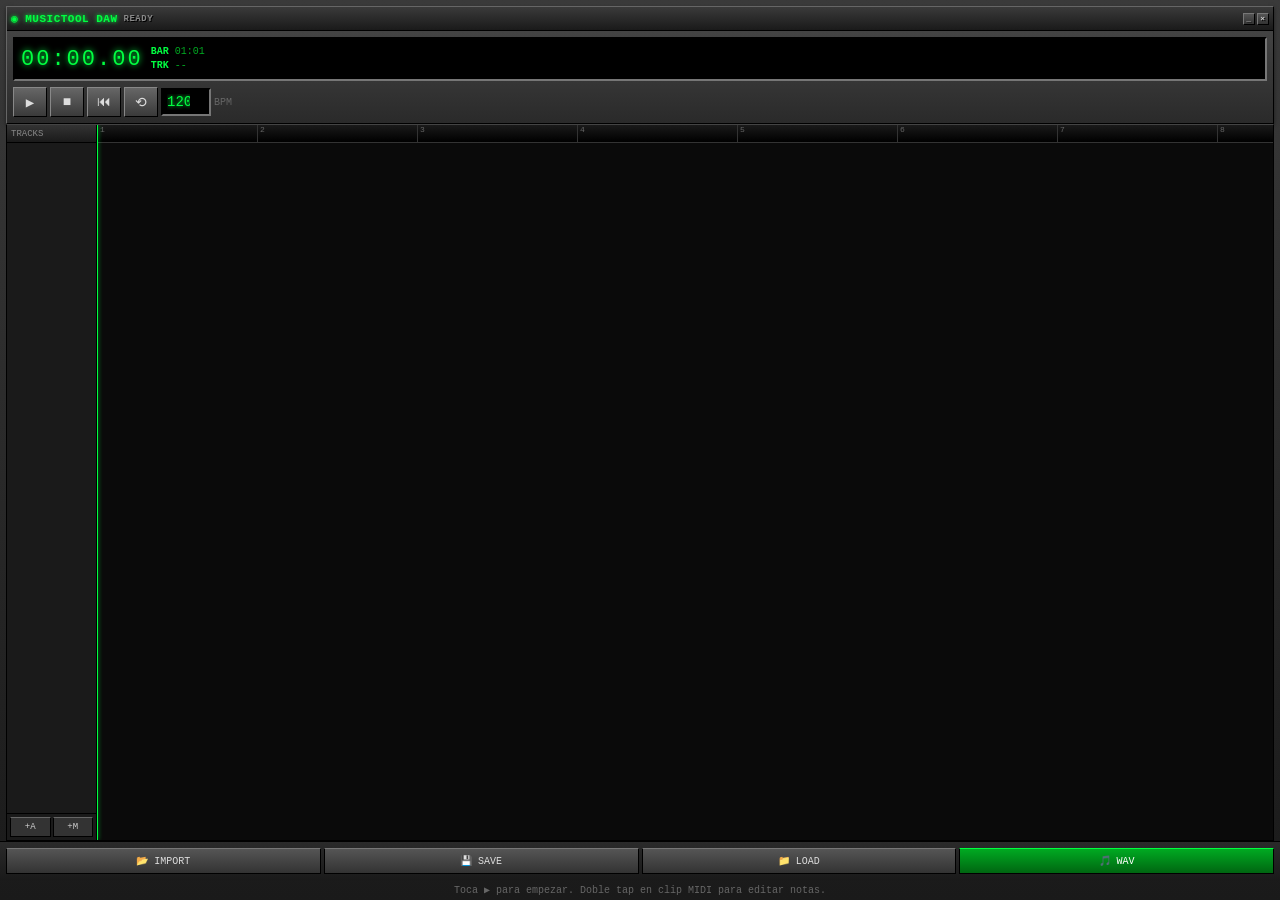
==== index.html.html @ a4d3a633 "Add files via upload" ====
<!DOCTYPE html>
<html lang="es">
<head>
<meta charset="UTF-8">
<meta name="viewport" content="width=device-width, initial-scale=1.0, maximum-scale=1.0, user-scalable=no">
<meta name="apple-mobile-web-app-capable" content="yes">
<meta name="mobile-web-app-capable" content="yes">
<title>MUSICTOOL DAW — Winamp Edition</title>
<style>
  * { box-sizing: border-box; -webkit-tap-highlight-color: transparent; }
  html, body {
    margin: 0; padding: 0; height: 100%;
    background: #1a1a1a;
    font-family: 'Courier New', monospace;
    color: #00ff41;
    overflow: hidden;
    user-select: none;
    -webkit-user-select: none;
  }
  #app {
    height: 100%;
    display: flex;
    flex-direction: column;
    background: linear-gradient(#3a3a3a, #1a1a1a);
  }

  /* === Ventana Winamp === */
  .winamp {
    background: linear-gradient(#4a4a4a, #2a2a2a);
    border: 1px solid #000;
    border-top-color: #666;
    border-left-color: #666;
    box-shadow: inset 0 1px 0 #777, 0 2px 4px rgba(0,0,0,0.5);
  }

  /* === Barra de título === */
  .titlebar {
    height: 24px;
    background: linear-gradient(#3a3a3a, #1a1a1a);
    border-bottom: 1px solid #000;
    display: flex;
    align-items: center;
    padding: 0 4px;
    font-size: 11px;
    color: #b0b0b0;
    letter-spacing: 0.5px;
    font-weight: bold;
    text-shadow: 1px 1px 0 #000;
  }
  .titlebar .logo {
    color: #00ff41;
    text-shadow: 0 0 4px #00ff41;
    margin-right: 6px;
  }
  .titlebar .spacer { flex: 1; }
  .titlebar .status {
    font-size: 9px;
    color: #888;
    margin-right: 6px;
  }
  .winamp-btn {
    width: 12px; height: 12px;
    background: linear-gradient(#555, #333);
    border: 1px solid #000;
    border-top-color: #777;
    border-left-color: #777;
    margin-left: 2px;
    font-size: 8px;
    color: #ccc;
    cursor: pointer;
    display: inline-flex;
    align-items: center;
    justify-content: center;
    line-height: 1;
  }
  .winamp-btn:active { border-top-color: #222; border-left-color: #222; }

  /* === Panel LCD (tiempo/BPM) === */
  .lcd {
    background: #000;
    border: 2px inset #222;
    padding: 6px;
    display: flex;
    align-items: center;
    gap: 8px;
    margin: 6px;
    font-family: 'Courier New', monospace;
  }
  .lcd-time {
    font-size: 22px;
    color: #00ff41;
    text-shadow: 0 0 6px #00ff41;
    letter-spacing: 2px;
    min-width: 90px;
  }
  .lcd-info {
    font-size: 10px;
    color: #00aa22;
    line-height: 1.4;
  }
  .lcd-info b { color: #00ff41; }

  /* === Controles de transporte === */
  .transport {
    display: flex;
    gap: 3px;
    padding: 0 6px 6px;
    align-items: center;
  }
  .tbtn {
    background: linear-gradient(#666, #3a3a3a);
    border: 1px solid #000;
    border-top-color: #888;
    border-left-color: #888;
    color: #ddd;
    font-size: 14px;
    padding: 4px 8px;
    cursor: pointer;
    min-width: 34px;
    height: 30px;
    font-family: 'Courier New', monospace;
  }
  .tbtn:active {
    border-top-color: #222;
    border-left-color: #222;
    background: linear-gradient(#3a3a3a, #666);
  }
  .tbtn.active {
    background: linear-gradient(#00aa22, #006611);
    color: #fff;
    box-shadow: 0 0 6px #00ff41;
  }
  .bpm-input {
    background: #000;
    border: 2px inset #222;
    color: #00ff41;
    font-family: 'Courier New', monospace;
    font-size: 14px;
    padding: 4px;
    width: 50px;
    text-align: center;
    text-shadow: 0 0 4px #00ff41;
  }

  /* === Zona principal (timeline + tracks) === */
  .main-area {
    flex: 1;
    display: flex;
    min-height: 0;
    margin: 0 6px;
    border: 1px solid #000;
    border-top-color: #444;
    background: #0a0a0a;
  }

  /* === Lista de pistas === */
  .tracks-panel {
    width: 90px;
    background: #1a1a1a;
    border-right: 1px solid #000;
    display: flex;
    flex-direction: column;
    flex-shrink: 0;
  }
  .tracks-panel .header {
    height: 18px;
    background: linear-gradient(#333, #1a1a1a);
    font-size: 9px;
    color: #888;
    display: flex;
    align-items: center;
    padding: 0 4px;
    border-bottom: 1px solid #000;
  }
  .track-item {
    height: 40px;
    border-bottom: 1px solid #000;
    padding: 3px;
    font-size: 9px;
    cursor: pointer;
  }
  .track-item.selected {
    background: #0a2a0a;
    box-shadow: inset 0 0 4px #00ff41;
  }
  .track-item .tname {
    color: #ccc;
    white-space: nowrap;
    overflow: hidden;
    text-overflow: ellipsis;
    margin-bottom: 2px;
  }
  .track-item .tbtns {
    display: flex;
    gap: 2px;
  }
  .track-item .tbtns button {
    background: #333;
    border: 1px solid #000;
    color: #888;
    font-size: 8px;
    padding: 1px 3px;
    font-family: inherit;
    cursor: pointer;
  }
  .track-item .tbtns button.on {
    background: #00aa22;
    color: #fff;
  }
  .track-item .tbtns button.mute.on { background: #aa2222; }
  .track-item .tbtns button.solo.on { background: #aaaa22; color: #000; }

  .add-btns {
    padding: 3px;
    display: flex;
    gap: 2px;
    border-top: 1px solid #000;
  }
  .add-btns button {
    flex: 1;
    background: #333;
    border: 1px solid #000;
    border-top-color: #666;
    color: #ccc;
    font-size: 9px;
    padding: 4px 2px;
    cursor: pointer;
    font-family: inherit;
  }
  .add-btns button:active { background: #222; }

  /* === Timeline === */
  .timeline-panel {
    flex: 1;
    overflow: auto;
    position: relative;
    background: #0a0a0a;
    min-width: 0;
  }
  .timeline-inner {
    position: relative;
    min-height: 100%;
  }
  .ruler {
    height: 18px;
    background: linear-gradient(#1a1a1a, #000);
    border-bottom: 1px solid #333;
    position: sticky;
    top: 0;
    z-index: 5;
    cursor: pointer;
  }
  .ruler-mark {
    position: absolute;
    top: 0;
    bottom: 0;
    border-left: 1px solid #333;
    font-size: 8px;
    color: #666;
    padding-left: 2px;
  }
  .track-lane {
    height: 40px;
    border-bottom: 1px solid #111;
    position: relative;
    background-image: repeating-linear-gradient(90deg, transparent 0, transparent 39px, #111 39px, #111 40px);
  }
  .track-lane.selected {
    background-color: #050f05;
  }
  .clip {
    position: absolute;
    top: 3px;
    bottom: 3px;
    background: linear-gradient(#00aa22, #005511);
    border: 1px solid #00ff41;
    color: #fff;
    font-size: 9px;
    padding: 2px 3px;
    overflow: hidden;
    cursor: pointer;
    box-shadow: 0 0 4px rgba(0,255,65,0.5);
    white-space: nowrap;
  }
  .clip.midi {
    background: linear-gradient(#aa8822, #553300);
    border-color: #ffcc00;
    box-shadow: 0 0 4px rgba(255,204,0,0.5);
  }
  .playhead {
    position: absolute;
    top: 0;
    bottom: 0;
    width: 1px;
    background: #00ff41;
    box-shadow: 0 0 4px #00ff41;
    pointer-events: none;
    z-index: 10;
  }

  /* === Panel inferior (acciones) === */
  .action-bar {
    display: flex;
    gap: 3px;
    padding: 6px;
    background: linear-gradient(#2a2a2a, #1a1a1a);
    border-top: 1px solid #000;
  }
  .action-bar button {
    flex: 1;
    background: linear-gradient(#555, #333);
    border: 1px solid #000;
    border-top-color: #777;
    color: #ddd;
    font-size: 10px;
    padding: 6px 2px;
    cursor: pointer;
    font-family: inherit;
  }
  .action-bar button:active {
    background: linear-gradient(#333, #555);
    border-top-color: #222;
  }
  .action-bar button.primary {
    background: linear-gradient(#00aa22, #006611);
    color: #fff;
    border-top-color: #00ff41;
  }

  /* === Modal piano roll === */
  .modal-overlay {
    position: fixed;
    inset: 0;
    background: rgba(0,0,0,0.85);
    z-index: 100;
    display: flex;
    align-items: center;
    justify-content: center;
    padding: 10px;
  }
  .modal {
    width: 100%;
    max-width: 500px;
    height: 80vh;
    background: linear-gradient(#2a2a2a, #1a1a1a);
    border: 2px solid #444;
    border-top-color: #888;
    display: flex;
    flex-direction: column;
  }
  .modal .titlebar { flex-shrink: 0; }
  .piano-area {
    flex: 1;
    overflow: auto;
    background: #000;
    position: relative;
  }
  .piano-grid {
    position: relative;
    display: flex;
  }
  .piano-keys {
    width: 30px;
    background: #1a1a1a;
    flex-shrink: 0;
    position: sticky;
    left: 0;
    z-index: 2;
  }
  .pkey {
    height: 14px;
    font-size: 8px;
    color: #666;
    padding-left: 2px;
    border-bottom: 1px solid #000;
    background: #ddd;
    color: #333;
  }
  .pkey.black {
    background: #222;
    color: #666;
  }
  .piano-grid-inner {
    position: relative;
  }
  .prow {
    height: 14px;
    border-bottom: 1px solid #111;
  }
  .prow.black { background: #0a0a0a; }
  .prow.white { background: #151515; }
  .note {
    position: absolute;
    height: 12px;
    background: linear-gradient(#00ff41, #00aa22);
    border: 1px solid #00ff88;
    box-shadow: 0 0 4px #00ff41;
    cursor: pointer;
  }
  .help-text {
    font-size: 10px;
    color: #666;
    padding: 4px 6px;
    text-align: center;
  }
</style>
</head>
<body>
<div id="app">
  <div class="winamp" style="margin: 6px 6px 0 6px;">
    <div class="titlebar">
      <span class="logo">◉ MUSICTOOL DAW</span>
      <span class="status" id="status">READY</span>
      <span class="spacer"></span>
      <span class="winamp-btn" title="minimize">_</span>
      <span class="winamp-btn" title="close">×</span>
    </div>
    <div class="lcd">
      <div class="lcd-time" id="lcd-time">00:00.00</div>
      <div class="lcd-info">
        <div><b>BAR</b> <span id="lcd-bar">01:01</span></div>
        <div><b>TRK</b> <span id="lcd-track">--</span></div>
      </div>
    </div>
    <div class="transport">
      <button class="tbtn" id="btn-play" title="Play">▶</button>
      <button class="tbtn" id="btn-stop" title="Stop">■</button>
      <button class="tbtn" id="btn-rew" title="Rewind">⏮</button>
      <button class="tbtn" id="btn-loop" title="Loop">⟲</button>
      <input class="bpm-input" id="inp-bpm" type="number" value="120" min="40" max="240">
      <span style="font-size:10px;color:#666;">BPM</span>
    </div>
  </div>

  <div class="main-area">
    <div class="tracks-panel">
      <div class="header">TRACKS</div>
      <div id="track-list" style="flex:1;overflow-y:auto;"></div>
      <div class="add-btns">
        <button id="btn-add-audio">+A</button>
        <button id="btn-add-midi">+M</button>
      </div>
    </div>
    <div class="timeline-panel" id="timeline-panel">
      <div class="timeline-inner" id="timeline-inner">
        <div class="ruler" id="ruler"></div>
        <div id="lanes"></div>
        <div class="playhead" id="playhead" style="left:0;"></div>
      </div>
    </div>
  </div>

  <div class="action-bar">
    <button id="btn-import">📂 IMPORT</button>
    <button id="btn-save">💾 SAVE</button>
    <button id="btn-load">📁 LOAD</button>
    <button id="btn-export" class="primary">🎵 WAV</button>
  </div>

  <div class="help-text">Toca ▶ para empezar. Doble tap en clip MIDI para editar notas.</div>
</div>

<input type="file" id="file-audio" accept="audio/*" style="display:none;">
<input type="file" id="file-json" accept=".json" style="display:none;">

<script>
"use strict";

/* ============================================================
   MUSICTOOL DAW — Winamp Edition
   Vanilla JavaScript. Sin dependencias. iPhone + Android.
   ============================================================ */

const PALETTE = ['#00ff41','#ff00aa','#00aaff','#ffaa00','#aa00ff','#00ffaa','#ff4444','#ffff00'];
const PPB = 40; // pixels por beat
const LANE_H = 40;
const NUM_BARS = 32;

/* ---------- Estado global ---------- */
const state = {
  bpm: 120,
  playing: false,
  looping: false,
  playheadBeat: 0,
  selectedTrackId: null,
  tracks: [],
};

let uidCounter = 0;
function uid() { return 'id_' + (++uidCounter) + '_' + Date.now().toString(36); }

/* ---------- Motor de audio ---------- */
const engine = {
  ctx: null,
  master: null,
  trackNodes: new Map(),
  sampleBuffers: new Map(),
  scheduledSources: new Set(),
  schedulerId: null,
  nextScheduleBeat: 0,
  startCtxTime: 0,
  startBeat: 0,
  scheduledAudioClips: new Set(),
  scheduledMidiNotes: new Set(),

  ensureCtx() {
    if (!this.ctx) {
      const AC = window.AudioContext || window.webkitAudioContext;
      this.ctx = new AC();
      this.master = this.ctx.createGain();
      this.master.gain.value = 0.8;
      this.master.connect(this.ctx.destination);
    }
  },

  async resume() {
    this.ensureCtx();
    if (this.ctx.state !== 'running') await this.ctx.resume();
  },

  reconcile() {
    if (!this.ctx) return;
    const seen = new Set();
    state.tracks.forEach(t => {
      seen.add(t.id);
      let node = this.trackNodes.get(t.id);
      if (!node) {
        const input = this.ctx.createGain();
        const gain = this.ctx.createGain();
        const pan = this.ctx.createStereoPanner ? this.ctx.createStereoPanner() : null;
        if (pan) input.connect(gain).connect(pan).connect(this.master);
        else input.connect(gain).connect(this.master);
        node = { input, gain, pan };
        this.trackNodes.set(t.id, node);
      }
      const anySolo = state.tracks.some(x => x.soloed);
      const muted = anySolo ? !t.soloed : t.muted;
      node.gain.gain.value = muted ? 0 : t.volume;
      if (node.pan) node.pan.pan.value = t.pan;
    });
    this.trackNodes.forEach((node, id) => {
      if (!seen.has(id)) {
        try { node.input.disconnect(); node.gain.disconnect(); if (node.pan) node.pan.disconnect(); } catch(e) {}
        this.trackNodes.delete(id);
      }
    });
  },

  beatToSec(b) { return (b / state.bpm) * 60; },
  secToBeat(s) { return (s * state.bpm) / 60; },

  play(fromBeat) {
    if (!this.ctx) return;
    this.startBeat = fromBeat;
    this.startCtxTime = this.ctx.currentTime + 0.05;
    this.nextScheduleBeat = fromBeat;
    this.scheduledAudioClips.clear();
    this.scheduledMidiNotes.clear();
    if (this.schedulerId) clearInterval(this.schedulerId);
    this.schedulerId = setInterval(() => this.tick(), 25);
    this.tick();
  },

  stop() {
    if (this.schedulerId) clearInterval(this.schedulerId);
    this.schedulerId = null;
    this.scheduledSources.forEach(s => { try { s.stop(); } catch(e) {} });
    this.scheduledSources.clear();
    this.scheduledAudioClips.clear();
    this.scheduledMidiNotes.clear();
  },

  currentBeat() {
    if (!this.schedulerId || !this.ctx) return this.startBeat;
    return this.startBeat + this.secToBeat(this.ctx.currentTime - this.startCtxTime);
  },

  tick() {
    if (!this.ctx) return;
    const horizonTime = this.ctx.currentTime + 0.15;
    const horizonBeat = this.startBeat + this.secToBeat(horizonTime - this.startCtxTime);
    state.tracks.forEach(track => {
      const node = this.trackNodes.get(track.id);
      if (!node) return;
      track.clips.forEach(clip => {
        const clipEnd = clip.startBeat + clip.lengthBeats;
        if (clipEnd <= this.nextScheduleBeat) return;
        if (clip.startBeat >= horizonBeat) return;
        if (track.kind === 'audio') this.scheduleAudio(clip, node);
        else this.scheduleMidi(clip, node, horizonBeat);
      });
    });
    this.nextScheduleBeat = horizonBeat;
  },

  scheduleAudio(clip, node) {
    if (this.scheduledAudioClips.has(clip.id)) return;
    const buf = this.sampleBuffers.get(clip.bufferId);
    if (!buf) return;
    this.scheduledAudioClips.add(clip.id);
    const startCtx = this.startCtxTime + this.beatToSec(clip.startBeat - this.startBeat);
    if (startCtx < this.ctx.currentTime - 0.02) return;
    const len = this.beatToSec(clip.lengthBeats);
    const off = this.beatToSec(clip.offsetBeats || 0);
    const src = this.ctx.createBufferSource();
    src.buffer = buf;
    const g = this.ctx.createGain();
    g.gain.value = clip.gain || 1;
    src.connect(g).connect(node.input);
    src.start(startCtx, off, len);
    src.stop(startCtx + len + 0.05);
    this.scheduledSources.add(src);
    src.onended = () => this.scheduledSources.delete(src);
  },

  scheduleMidi(clip, node, horizonBeat) {
    clip.notes.forEach(note => {
      const key = clip.id + ':' + note.id;
      if (this.scheduledMidiNotes.has(key)) return;
      const absStart = clip.startBeat + note.startBeat;
      const absEnd = absStart + note.lengthBeats;
      if (absEnd <= this.nextScheduleBeat) return;
      if (absStart >= horizonBeat) return;
      this.scheduledMidiNotes.add(key);
      const when = this.startCtxTime + this.beatToSec(absStart - this.startBeat);
      const dur = this.beatToSec(note.lengthBeats);
      if (when < this.ctx.currentTime - 0.02) return;
      this.playNote(note.pitch, when, dur, note.velocity, node.input);
    });
  },

  playNote(pitch, when, dur, vel, out) {
    const freq = 440 * Math.pow(2, (pitch - 69) / 12);
    const osc = this.ctx.createOscillator();
    const g = this.ctx.createGain();
    osc.type = 'sawtooth';
    osc.frequency.value = freq;
    g.gain.setValueAtTime(0, when);
    g.gain.linearRampToValueAtTime(vel * 0.22, when + 0.01);
    g.gain.exponentialRampToValueAtTime(0.0001, when + dur);
    osc.connect(g).connect(out);
    osc.start(when);
    osc.stop(when + dur + 0.05);
    this.scheduledSources.add(osc);
    osc.onended = () => this.scheduledSources.delete(osc);
  }
};

/* ---------- WAV export ---------- */
function encodeWAV(channels, sampleRate) {
  const numCh = channels.length;
  const len = channels[0].length;
  const buffer = new ArrayBuffer(44 + len * numCh * 2);
  const view = new DataView(buffer);
  const ws = (o, s) => { for (let i = 0; i < s.length; i++) view.setUint8(o + i, s.charCodeAt(i)); };
  ws(0, 'RIFF'); view.setUint32(4, 36 + len * numCh * 2, true);
  ws(8, 'WAVE'); ws(12, 'fmt '); view.setUint32(16, 16, true);
  view.setUint16(20, 1, true); view.setUint16(22, numCh, true);
  view.setUint32(24, sampleRate, true); view.setUint32(28, sampleRate * numCh * 2, true);
  view.setUint16(32, numCh * 2, true); view.setUint16(34, 16, true);
  ws(36, 'data'); view.setUint32(40, len * numCh * 2, true);
  let off = 44;
  for (let i = 0; i < len; i++) {
    for (let c = 0; c < numCh; c++) {
      const s = Math.max(-1, Math.min(1, channels[c][i]));
      view.setInt16(off, s < 0 ? s * 0x8000 : s * 0x7FFF, true);
      off += 2;
    }
  }
  return new Blob([buffer], { type: 'audio/wav' });
}

async function exportWav() {
  const lastBeat = state.tracks.flatMap(t => t.clips.map(c => c.startBeat + c.lengthBeats))
    .reduce((a, b) => Math.max(a, b), 16);
  const sampleRate = 44100;
  const durationSec = (lastBeat / state.bpm) * 60 + 2;
  const frames = Math.ceil(durationSec * sampleRate);
  const offline = new OfflineAudioContext(2, frames, sampleRate);
  const master = offline.createGain();
  master.gain.value = 0.8;
  master.connect(offline.destination);

  const trackNodes = new Map();
  const anySolo = state.tracks.some(t => t.soloed);
  state.tracks.forEach(t => {
    const g = offline.createGain();
    const p = offline.createStereoPanner();
    p.pan.value = t.pan;
    g.gain.value = (anySolo && !t.soloed) || (!anySolo && t.muted) ? 0 : t.volume;
    g.connect(p).connect(master);
    trackNodes.set(t.id, g);
  });

  state.tracks.forEach(track => {
    const out = trackNodes.get(track.id);
    track.clips.forEach(clip => {
      if (track.kind === 'audio' && clip.bufferId) {
        const buf = engine.sampleBuffers.get(clip.bufferId);
        if (!buf) return;
        const src = offline.createBufferSource();
        src.buffer = buf;
        const g = offline.createGain();
        g.gain.value = clip.gain || 1;
        src.connect(g).connect(out);
        src.start((clip.startBeat / state.bpm) * 60, (clip.offsetBeats / state.bpm) * 60, (clip.lengthBeats / state.bpm) * 60);
      } else if (clip.notes) {
        clip.notes.forEach(n => {
          const when = ((clip.startBeat + n.startBeat) / state.bpm) * 60;
          const dur = (n.lengthBeats / state.bpm) * 60;
          const freq = 440 * Math.pow(2, (n.pitch - 69) / 12);
          const osc = offline.createOscillator();
          const g = offline.createGain();
          osc.type = 'sawtooth';
          osc.frequency.value = freq;
          g.gain.setValueAtTime(0, when);
          g.gain.linearRampToValueAtTime(n.velocity * 0.22, when + 0.01);
          g.gain.exponentialRampToValueAtTime(0.0001, when + dur);
          osc.connect(g).connect(out);
          osc.start(when);
          osc.stop(when + dur + 0.05);
        });
      }
    });
  });

  const rendered = await offline.startRendering();
  const blob = encodeWAV([rendered.getChannelData(0), rendered.getChannelData(1)], sampleRate);
  const url = URL.createObjectURL(blob);
  const a = document.createElement('a');
  a.href = url;
  a.download = 'musictool-export.wav';
  a.click();
  setTimeout(() => URL.revokeObjectURL(url), 1000);
}

/* ---------- Render UI ---------- */
function renderTrackList() {
  const container = document.getElementById('track-list');
  container.innerHTML = '';
  state.tracks.forEach(track => {
    const div = document.createElement('div');
    div.className = 'track-item' + (state.selectedTrackId === track.id ? ' selected' : '');
    div.onclick = () => { state.selectedTrackId = track.id; renderTrackList(); renderLanes(); };
    div.innerHTML = `
      <div class="tname" style="color:${track.color}">${track.name}</div>
      <div class="tbtns">
        <button class="mute${track.muted ? ' on' : ''}" data-act="mute">M</button>
        <button class="solo${track.soloed ? ' on' : ''}" data-act="solo">S</button>
      </div>`;
    div.querySelector('[data-act="mute"]').onclick = (e) => {
      e.stopPropagation();
      track.muted = !track.muted;
      engine.reconcile();
      renderTrackList();
    };
    div.querySelector('[data-act="solo"]').onclick = (e) => {
      e.stopPropagation();
      track.soloed = !track.soloed;
      engine.reconcile();
      renderTrackList();
    };
    container.appendChild(div);
  });
}

function renderRuler() {
  const ruler = document.getElementById('ruler');
  ruler.innerHTML = '';
  const totalBeats = NUM_BARS * 4;
  const totalWidth = totalBeats * PPB;
  ruler.style.width = totalWidth + 'px';
  for (let bar = 0; bar < NUM_BARS; bar++) {
    const mark = document.createElement('div');
    mark.className = 'ruler-mark';
    mark.style.left = (bar * 4 * PPB) + 'px';
    mark.textContent = (bar + 1);
    ruler.appendChild(mark);
  }
  ruler.onclick = (e) => {
    const rect = ruler.getBoundingClientRect();
    const beat = (e.clientX - rect.left) / PPB;
    if (beat >= 0) {
      state.playheadBeat = beat;
      document.getElementById('playhead').style.left = (beat * PPB) + 'px';
      updateLCD();
    }
  };
}

function renderLanes() {
  const lanes = document.getElementById('lanes');
  lanes.innerHTML = '';
  const totalWidth = NUM_BARS * 4 * PPB;
  document.getElementById('timeline-inner').style.width = totalWidth + 'px';

  state.tracks.forEach(track => {
    const lane = document.createElement('div');
    lane.className = 'track-lane' + (state.selectedTrackId === track.id ? ' selected' : '');
    lane.style.width = totalWidth + 'px';
    lane.onclick = (e) => {
      if (e.target === lane) {
        state.selectedTrackId = track.id;
        renderTrackList();
        renderLanes();
      }
    };
    track.clips.forEach(clip => {
      const el = document.createElement('div');
      el.className = 'clip' + (track.kind === 'midi' ? ' midi' : '');
      el.style.left = (clip.startBeat * PPB) + 'px';
      el.style.width = Math.max(10, clip.lengthBeats * PPB) + 'px';
      el.textContent = track.kind === 'midi' ? '♪ MIDI' : '🔊 Audio';
      el.onclick = (e) => { e.stopPropagation(); state.selectedTrackId = track.id; };
      el.ondblclick = (e) => {
        e.stopPropagation();
        if (track.kind === 'midi') openPianoRoll(track, clip);
      };
      el.oncontextmenu = (e) => {
        e.preventDefault();
        if (confirm('¿Borrar este clip?')) {
          track.clips = track.clips.filter(c => c.id !== clip.id);
          renderLanes();
        }
      };
      lane.appendChild(el);
    });
    lanes.appendChild(lane);
  });
}

function updateLCD() {
  const beat = state.playheadBeat;
  const bar = Math.floor(beat / 4) + 1;
  const b = Math.floor(beat % 4) + 1;
  const sec = (beat / state.bpm) * 60;
  const m = Math.floor(sec / 60);
  const s = Math.floor(sec % 60);
  const ms = Math.floor((sec % 1) * 100);
  document.getElementById('lcd-time').textContent =
    String(m).padStart(2,'0') + ':' + String(s).padStart(2,'0') + '.' + String(ms).padStart(2,'0');
  document.getElementById('lcd-bar').textContent =
    String(bar).padStart(2,'0') + ':' + String(b).padStart(2,'0');
  const sel = state.tracks.find(t => t.id === state.selectedTrackId);
  document.getElementById('lcd-track').textContent = sel ? sel.name : '--';
}

/* ---------- Playhead animation ---------- */
let rafId = null;
function startPlayheadLoop() {
  if (rafId) return;
  const loop = () => {
    if (state.playing) {
      state.playheadBeat = engine.currentBeat();
      document.getElementById('playhead').style.left = (state.playheadBeat * PPB) + 'px';
      updateLCD();
    }
    rafId = requestAnimationFrame(loop);
  };
  rafId = requestAnimationFrame(loop);
}

/* ---------- Acciones ---------- */
async function togglePlay() {
  await engine.resume();
  if (state.playing) {
    engine.stop();
    state.playing = false;
    document.getElementById('btn-play').classList.remove('active');
    document.getElementById('status').textContent = 'STOPPED';
  } else {
    engine.reconcile();
    engine.play(state.playheadBeat);
    state.playing = true;
    document.getElementById('btn-play').classList.add('active');
    document.getElementById('status').textContent = 'PLAYING';
    startPlayheadLoop();
  }
}

function stopAll() {
  engine.stop();
  state.playing = false;
  state.playheadBeat = 0;
  document.getElementById('playhead').style.left = '0px';
  document.getElementById('btn-play').classList.remove('active');
  document.getElementById('status').textContent = 'STOPPED';
  updateLCD();
}

function rewind() {
  state.playheadBeat = 0;
  document.getElementById('playhead').style.left = '0px';
  if (state.playing) {
    engine.stop();
    engine.play(0);
  }
  updateLCD();
}

function addTrack(kind) {
  const color = PALETTE[state.tracks.length % PALETTE.length];
  const track = {
    id: uid(),
    name: (kind === 'midi' ? 'MIDI ' : 'Audio ') + (state.tracks.length + 1),
    kind,
    color,
    volume: 0.85,
    pan: 0,
    muted: false,
    soloed: false,
    clips: [],
  };
  // Añadir un clip inicial vacío para que el usuario pueda interactuar
  if (kind === 'midi') {
    track.clips.push({
      id: uid(),
      startBeat: 0,
      lengthBeats: 8,
      notes: [],
    });
  }
  state.tracks.push(track);
  state.selectedTrackId = track.id;
  engine.reconcile();
  renderTrackList();
  renderLanes();
}

/* ---------- Importar audio ---------- */
async function importAudio(file) {
  await engine.resume();
  const arr = await file.arrayBuffer();
  const buf = await engine.ctx.decodeAudioData(arr);
  const id = uid();
  engine.sampleBuffers.set(id, buf);
  const color = PALETTE[state.tracks.length % PALETTE.length];
  const track = {
    id: uid(),
    name: file.name.replace(/\.[^.]+$/, '').slice(0, 12),
    kind: 'audio',
    color,
    volume: 0.85,
    pan: 0,
    muted: false,
    soloed: false,
    clips: [{
      id: uid(),
      startBeat: 0,
      lengthBeats: (buf.duration / 60) * state.bpm,
      offsetBeats: 0,
      bufferId: id,
      gain: 1,
    }],
  };
  state.tracks.push(track);
  state.selectedTrackId = track.id;
  engine.reconcile();
  renderTrackList();
  renderLanes();
  document.getElementById('status').textContent = 'IMPORTED';
}

/* ---------- Guardar / Cargar proyecto ---------- */
function saveProject() {
  const data = {
    version: 1,
    bpm: state.bpm,
    tracks: state.tracks.map(t => ({
      id: t.id, name: t.name, kind: t.kind, color: t.color,
      volume: t.volume, pan: t.pan, muted: t.muted, soloed: t.soloed,
      clips: t.clips.map(c => {
        if (t.kind === 'audio') {
          return { id: c.id, startBeat: c.startBeat, lengthBeats: c.lengthBeats,
                   offsetBeats: c.offsetBeats, gain: c.gain, note: 'audio-no-buffer' };
        }
        return { id: c.id, startBeat: c.startBeat, lengthBeats: c.lengthBeats, notes: c.notes };
      }),
    })),
  };
  const blob = new Blob([JSON.stringify(data, null, 2)], { type: 'application/json' });
  const url = URL.createObjectURL(blob);
  const a = document.createElement('a');
  a.href = url;
  a.download = 'musictool-project.json';
  a.click();
  setTimeout(() => URL.revokeObjectURL(url), 1000);
  document.getElementById('status').textContent = 'SAVED';
}

function loadProject(file) {
  const reader = new FileReader();
  reader.onload = () => {
    try {
      const data = JSON.parse(reader.result);
      state.bpm = data.bpm || 120;
      state.tracks = data.tracks || [];
      state.selectedTrackId = state.tracks.length ? state.tracks[0].id : null;
      state.playheadBeat = 0;
      document.getElementById('inp-bpm').value = state.bpm;
      engine.reconcile();
      renderTrackList();
      renderLanes();
      updateLCD();
      document.getElementById('status').textContent = 'LOADED';
    } catch (e) {
      alert('Archivo inválido');
    }
  };
  reader.readAsText(file);
}

/* ---------- Piano Roll modal ---------- */
let pianoState = null;

function openPianoRoll(track, clip) {
  pianoState = { track, clip };
  const overlay = document.createElement('div');
  overlay.className = 'modal-overlay';
  overlay.id = 'piano-overlay';
  overlay.onclick = (e) => { if (e.target === overlay) closePianoRoll(); };

  const modal = document.createElement('div');
  modal.className = 'modal';

  const PH = 14;
  const PMIN = 36;
  const PMAX = 84;
  const NPB = 60;

  modal.innerHTML = `
    <div class="titlebar">
      <span class="logo">♪ PIANO ROLL</span>
      <span class="spacer" style="flex:1"></span>
      <span class="winamp-btn" id="pr-close">×</span>
    </div>
    <div class="help-text">Doble tap en la cuadrícula para añadir nota. Mantén pulsada una nota para borrarla.</div>
    <div class="piano-area" id="piano-area">
      <div class="piano-grid">
        <div class="piano-keys" id="piano-keys"></div>
        <div class="piano-grid-inner" id="piano-grid-inner"></div>
      </div>
    </div>
  `;
  overlay.appendChild(modal);
  document.body.appendChild(overlay);

  const keys = modal.querySelector('#piano-keys');
  const grid = modal.querySelector('#piano-grid-inner');

  for (let i = 0; i < PMAX - PMIN + 1; i++) {
    const pitch = PMAX - i;
    const black = [1,3,6,8,10].includes(pitch % 12);
    const k = document.createElement('div');
    k.className = 'pkey' + (black ? ' black' : '');
    k.textContent = (pitch % 12 === 0) ? 'C' + (Math.floor(pitch/12)-1) : '';
    keys.appendChild(k);

    const row = document.createElement('div');
    row.className = 'prow ' + (black ? 'black' : 'white');
    row.style.width = Math.max(clip.lengthBeats * NPB, 500) + 'px';
    grid.appendChild(row);
  }

  grid.style.position = 'relative';
  grid.style.width = Math.max(clip.lengthBeats * NPB, 500) + 'px';

  function drawNotes() {
    grid.querySelectorAll('.note').forEach(n => n.remove());
    clip.notes.forEach(note => {
      const el = document.createElement('div');
      el.className = 'note';
      el.style.left = (note.startBeat * NPB) + 'px';
      el.style.top = ((PMAX - note.pitch) * PH) + 'px';
      el.style.width = Math.max(8, note.lengthBeats * NPB - 1) + 'px';
      const timer = setTimeout(() => {
        if (confirm('¿Borrar esta nota?')) {
          clip.notes = clip.notes.filter(x => x.id !== note.id);
          drawNotes();
        }
      }, 600);
      el.addEventListener('pointerup', () => clearTimeout(timer));
      el.addEventListener('pointerdown', () => {});
      grid.appendChild(el);
    });
  }
  drawNotes();

  grid.addEventListener('dblclick', (e) => {
    if (e.target.classList.contains('note')) return;
    const rect = grid.getBoundingClientRect();
    const beat = Math.floor((e.clientX - rect.left) / NPB);
    const row = Math.floor((e.clientY - rect.top) / PH);
    const pitch = PMAX - row;
    if (pitch < PMIN || pitch > PMAX) return;
    clip.notes.push({
      id: uid(),
      pitch,
      startBeat: beat,
      lengthBeats: 1,
      velocity: 0.8,
    });
    drawNotes();
  });

  modal.querySelector('#pr-close').onclick = closePianoRoll;
}

function closePianoRoll() {
  const o = document.getElementById('piano-overlay');
  if (o) o.remove();
  pianoState = null;
  renderLanes();
}

/* ---------- Eventos globales ---------- */
document.addEventListener('DOMContentLoaded', () => {
  engine.ensureCtx();
  renderRuler();
  renderTrackList();
  renderLanes();
  updateLCD();
  startPlayheadLoop();

  document.getElementById('btn-play').onclick = togglePlay;
  document.getElementById('btn-stop').onclick = stopAll;
  document.getElementById('btn-rew').onclick = rewind;
  document.getElementById('btn-loop').onclick = (e) => {
    state.looping = !state.looping;
    e.currentTarget.classList.toggle('active');
  };
  document.getElementById('inp-bpm').oninput = (e) => {
    const v = parseInt(e.target.value, 10);
    if (v >= 40 && v <= 240) { state.bpm = v; updateLCD(); }
  };
  document.getElementById('btn-add-audio').onclick = () => addTrack('audio');
  document.getElementById('btn-add-midi').onclick = () => addTrack('midi');
  document.getElementById('btn-import').onclick = () => document.getElementById('file-audio').click();
  document.getElementById('file-audio').onchange = (e) => {
    if (e.target.files[0]) importAudio(e.target.files[0]);
    e.target.value = '';
  };
  document.getElementById('btn-save').onclick = saveProject;
  document.getElementById('btn-load').onclick = () => document.getElementById('file-json').click();
  document.getElementById('file-json').onchange = (e) => {
    if (e.target.files[0]) loadProject(e.target.files[0]);
    e.target.value = '';
  };
  document.getElementById('btn-export').onclick = async () => {
    document.getElementById('status').textContent = 'RENDERING...';
    try {
      await exportWav();
      document.getElementById('status').textContent = 'EXPORTED';
    } catch (err) {
      document.getElementById('status').textContent = 'ERROR';
      alert('Error exportando: ' + err.message);
    }
  };

  // Pausa audio al ocultar pestaña (iOS)
  document.addEventListener('visibilitychange', () => {
    if (document.hidden && state.playing) {
      stopAll();
    }
  });
});
</script>
</body>
</html>
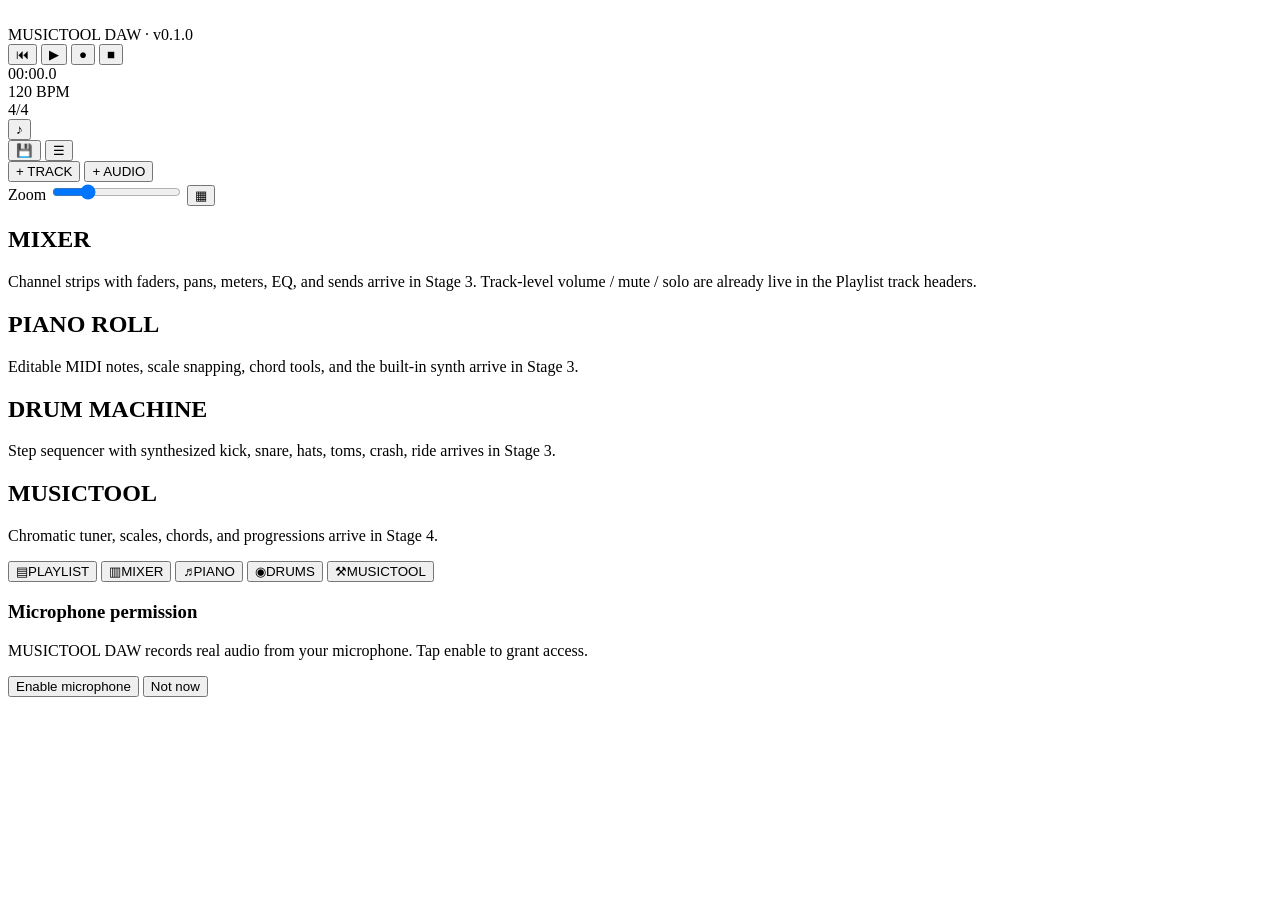
==== commit 92f018ec: "Add files via upload" ====
--- a/index.html.html
+++ b/index.html.html
@@ -1,1169 +1,142 @@
 <!DOCTYPE html>
-<html lang="es">
+<html lang="en">
 <head>
-<meta charset="UTF-8">
-<meta name="viewport" content="width=device-width, initial-scale=1.0, maximum-scale=1.0, user-scalable=no">
-<meta name="apple-mobile-web-app-capable" content="yes">
-<meta name="mobile-web-app-capable" content="yes">
-<title>MUSICTOOL DAW — Winamp Edition</title>
-<style>
-  * { box-sizing: border-box; -webkit-tap-highlight-color: transparent; }
-  html, body {
-    margin: 0; padding: 0; height: 100%;
-    background: #1a1a1a;
-    font-family: 'Courier New', monospace;
-    color: #00ff41;
-    overflow: hidden;
-    user-select: none;
-    -webkit-user-select: none;
-  }
-  #app {
-    height: 100%;
-    display: flex;
-    flex-direction: column;
-    background: linear-gradient(#3a3a3a, #1a1a1a);
-  }
-
-  /* === Ventana Winamp === */
-  .winamp {
-    background: linear-gradient(#4a4a4a, #2a2a2a);
-    border: 1px solid #000;
-    border-top-color: #666;
-    border-left-color: #666;
-    box-shadow: inset 0 1px 0 #777, 0 2px 4px rgba(0,0,0,0.5);
-  }
-
-  /* === Barra de título === */
-  .titlebar {
-    height: 24px;
-    background: linear-gradient(#3a3a3a, #1a1a1a);
-    border-bottom: 1px solid #000;
-    display: flex;
-    align-items: center;
-    padding: 0 4px;
-    font-size: 11px;
-    color: #b0b0b0;
-    letter-spacing: 0.5px;
-    font-weight: bold;
-    text-shadow: 1px 1px 0 #000;
-  }
-  .titlebar .logo {
-    color: #00ff41;
-    text-shadow: 0 0 4px #00ff41;
-    margin-right: 6px;
-  }
-  .titlebar .spacer { flex: 1; }
-  .titlebar .status {
-    font-size: 9px;
-    color: #888;
-    margin-right: 6px;
-  }
-  .winamp-btn {
-    width: 12px; height: 12px;
-    background: linear-gradient(#555, #333);
-    border: 1px solid #000;
-    border-top-color: #777;
-    border-left-color: #777;
-    margin-left: 2px;
-    font-size: 8px;
-    color: #ccc;
-    cursor: pointer;
-    display: inline-flex;
-    align-items: center;
-    justify-content: center;
-    line-height: 1;
-  }
-  .winamp-btn:active { border-top-color: #222; border-left-color: #222; }
-
-  /* === Panel LCD (tiempo/BPM) === */
-  .lcd {
-    background: #000;
-    border: 2px inset #222;
-    padding: 6px;
-    display: flex;
-    align-items: center;
-    gap: 8px;
-    margin: 6px;
-    font-family: 'Courier New', monospace;
-  }
-  .lcd-time {
-    font-size: 22px;
-    color: #00ff41;
-    text-shadow: 0 0 6px #00ff41;
-    letter-spacing: 2px;
-    min-width: 90px;
-  }
-  .lcd-info {
-    font-size: 10px;
-    color: #00aa22;
-    line-height: 1.4;
-  }
-  .lcd-info b { color: #00ff41; }
-
-  /* === Controles de transporte === */
-  .transport {
-    display: flex;
-    gap: 3px;
-    padding: 0 6px 6px;
-    align-items: center;
-  }
-  .tbtn {
-    background: linear-gradient(#666, #3a3a3a);
-    border: 1px solid #000;
-    border-top-color: #888;
-    border-left-color: #888;
-    color: #ddd;
-    font-size: 14px;
-    padding: 4px 8px;
-    cursor: pointer;
-    min-width: 34px;
-    height: 30px;
-    font-family: 'Courier New', monospace;
-  }
-  .tbtn:active {
-    border-top-color: #222;
-    border-left-color: #222;
-    background: linear-gradient(#3a3a3a, #666);
-  }
-  .tbtn.active {
-    background: linear-gradient(#00aa22, #006611);
-    color: #fff;
-    box-shadow: 0 0 6px #00ff41;
-  }
-  .bpm-input {
-    background: #000;
-    border: 2px inset #222;
-    color: #00ff41;
-    font-family: 'Courier New', monospace;
-    font-size: 14px;
-    padding: 4px;
-    width: 50px;
-    text-align: center;
-    text-shadow: 0 0 4px #00ff41;
-  }
-
-  /* === Zona principal (timeline + tracks) === */
-  .main-area {
-    flex: 1;
-    display: flex;
-    min-height: 0;
-    margin: 0 6px;
-    border: 1px solid #000;
-    border-top-color: #444;
-    background: #0a0a0a;
-  }
-
-  /* === Lista de pistas === */
-  .tracks-panel {
-    width: 90px;
-    background: #1a1a1a;
-    border-right: 1px solid #000;
-    display: flex;
-    flex-direction: column;
-    flex-shrink: 0;
-  }
-  .tracks-panel .header {
-    height: 18px;
-    background: linear-gradient(#333, #1a1a1a);
-    font-size: 9px;
-    color: #888;
-    display: flex;
-    align-items: center;
-    padding: 0 4px;
-    border-bottom: 1px solid #000;
-  }
-  .track-item {
-    height: 40px;
-    border-bottom: 1px solid #000;
-    padding: 3px;
-    font-size: 9px;
-    cursor: pointer;
-  }
-  .track-item.selected {
-    background: #0a2a0a;
-    box-shadow: inset 0 0 4px #00ff41;
-  }
-  .track-item .tname {
-    color: #ccc;
-    white-space: nowrap;
-    overflow: hidden;
-    text-overflow: ellipsis;
-    margin-bottom: 2px;
-  }
-  .track-item .tbtns {
-    display: flex;
-    gap: 2px;
-  }
-  .track-item .tbtns button {
-    background: #333;
-    border: 1px solid #000;
-    color: #888;
-    font-size: 8px;
-    padding: 1px 3px;
-    font-family: inherit;
-    cursor: pointer;
-  }
-  .track-item .tbtns button.on {
-    background: #00aa22;
-    color: #fff;
-  }
-  .track-item .tbtns button.mute.on { background: #aa2222; }
-  .track-item .tbtns button.solo.on { background: #aaaa22; color: #000; }
-
-  .add-btns {
-    padding: 3px;
-    display: flex;
-    gap: 2px;
-    border-top: 1px solid #000;
-  }
-  .add-btns button {
-    flex: 1;
-    background: #333;
-    border: 1px solid #000;
-    border-top-color: #666;
-    color: #ccc;
-    font-size: 9px;
-    padding: 4px 2px;
-    cursor: pointer;
-    font-family: inherit;
-  }
-  .add-btns button:active { background: #222; }
-
-  /* === Timeline === */
-  .timeline-panel {
-    flex: 1;
-    overflow: auto;
-    position: relative;
-    background: #0a0a0a;
-    min-width: 0;
-  }
-  .timeline-inner {
-    position: relative;
-    min-height: 100%;
-  }
-  .ruler {
-    height: 18px;
-    background: linear-gradient(#1a1a1a, #000);
-    border-bottom: 1px solid #333;
-    position: sticky;
-    top: 0;
-    z-index: 5;
-    cursor: pointer;
-  }
-  .ruler-mark {
-    position: absolute;
-    top: 0;
-    bottom: 0;
-    border-left: 1px solid #333;
-    font-size: 8px;
-    color: #666;
-    padding-left: 2px;
-  }
-  .track-lane {
-    height: 40px;
-    border-bottom: 1px solid #111;
-    position: relative;
-    background-image: repeating-linear-gradient(90deg, transparent 0, transparent 39px, #111 39px, #111 40px);
-  }
-  .track-lane.selected {
-    background-color: #050f05;
-  }
-  .clip {
-    position: absolute;
-    top: 3px;
-    bottom: 3px;
-    background: linear-gradient(#00aa22, #005511);
-    border: 1px solid #00ff41;
-    color: #fff;
-    font-size: 9px;
-    padding: 2px 3px;
-    overflow: hidden;
-    cursor: pointer;
-    box-shadow: 0 0 4px rgba(0,255,65,0.5);
-    white-space: nowrap;
-  }
-  .clip.midi {
-    background: linear-gradient(#aa8822, #553300);
-    border-color: #ffcc00;
-    box-shadow: 0 0 4px rgba(255,204,0,0.5);
-  }
-  .playhead {
-    position: absolute;
-    top: 0;
-    bottom: 0;
-    width: 1px;
-    background: #00ff41;
-    box-shadow: 0 0 4px #00ff41;
-    pointer-events: none;
-    z-index: 10;
-  }
-
-  /* === Panel inferior (acciones) === */
-  .action-bar {
-    display: flex;
-    gap: 3px;
-    padding: 6px;
-    background: linear-gradient(#2a2a2a, #1a1a1a);
-    border-top: 1px solid #000;
-  }
-  .action-bar button {
-    flex: 1;
-    background: linear-gradient(#555, #333);
-    border: 1px solid #000;
-    border-top-color: #777;
-    color: #ddd;
-    font-size: 10px;
-    padding: 6px 2px;
-    cursor: pointer;
-    font-family: inherit;
-  }
-  .action-bar button:active {
-    background: linear-gradient(#333, #555);
-    border-top-color: #222;
-  }
-  .action-bar button.primary {
-    background: linear-gradient(#00aa22, #006611);
-    color: #fff;
-    border-top-color: #00ff41;
-  }
-
-  /* === Modal piano roll === */
-  .modal-overlay {
-    position: fixed;
-    inset: 0;
-    background: rgba(0,0,0,0.85);
-    z-index: 100;
-    display: flex;
-    align-items: center;
-    justify-content: center;
-    padding: 10px;
-  }
-  .modal {
-    width: 100%;
-    max-width: 500px;
-    height: 80vh;
-    background: linear-gradient(#2a2a2a, #1a1a1a);
-    border: 2px solid #444;
-    border-top-color: #888;
-    display: flex;
-    flex-direction: column;
-  }
-  .modal .titlebar { flex-shrink: 0; }
-  .piano-area {
-    flex: 1;
-    overflow: auto;
-    background: #000;
-    position: relative;
-  }
-  .piano-grid {
-    position: relative;
-    display: flex;
-  }
-  .piano-keys {
-    width: 30px;
-    background: #1a1a1a;
-    flex-shrink: 0;
-    position: sticky;
-    left: 0;
-    z-index: 2;
-  }
-  .pkey {
-    height: 14px;
-    font-size: 8px;
-    color: #666;
-    padding-left: 2px;
-    border-bottom: 1px solid #000;
-    background: #ddd;
-    color: #333;
-  }
-  .pkey.black {
-    background: #222;
-    color: #666;
-  }
-  .piano-grid-inner {
-    position: relative;
-  }
-  .prow {
-    height: 14px;
-    border-bottom: 1px solid #111;
-  }
-  .prow.black { background: #0a0a0a; }
-  .prow.white { background: #151515; }
-  .note {
-    position: absolute;
-    height: 12px;
-    background: linear-gradient(#00ff41, #00aa22);
-    border: 1px solid #00ff88;
-    box-shadow: 0 0 4px #00ff41;
-    cursor: pointer;
-  }
-  .help-text {
-    font-size: 10px;
-    color: #666;
-    padding: 4px 6px;
-    text-align: center;
-  }
-</style>
+<meta charset="UTF-8" />
+<meta name="viewport" content="width=device-width,initial-scale=1,viewport-fit=cover,user-scalable=no" />
+<meta name="theme-color" content="#0a0a0f" />
+<title>MUSICTOOL DAW</title>
+<link rel="manifest" href="manifest.webmanifest" />
+<link rel="icon" href="assets/mascot.svg" type="image/svg+xml" />
+<link rel="stylesheet" href="css/theme.css" />
+<link rel="stylesheet" href="css/main.css" />
 </head>
 <body>
 <div id="app">
-  <div class="winamp" style="margin: 6px 6px 0 6px;">
-    <div class="titlebar">
-      <span class="logo">◉ MUSICTOOL DAW</span>
-      <span class="status" id="status">READY</span>
-      <span class="spacer"></span>
-      <span class="winamp-btn" title="minimize">_</span>
-      <span class="winamp-btn" title="close">×</span>
-    </div>
-    <div class="lcd">
-      <div class="lcd-time" id="lcd-time">00:00.00</div>
-      <div class="lcd-info">
-        <div><b>BAR</b> <span id="lcd-bar">01:01</span></div>
-        <div><b>TRK</b> <span id="lcd-track">--</span></div>
+
+  <!-- TOP BAR -->
+  <header id="topbar">
+    <div class="brand">
+      <img src="assets/mascot.svg" alt="" class="brand-mascot" />
+      <div class="brand-text">
+        <span class="brand-title">MUSICTOOL</span>
+        <span class="brand-sub">DAW · v0.1.0</span>
       </div>
     </div>
-    <div class="transport">
-      <button class="tbtn" id="btn-play" title="Play">▶</button>
-      <button class="tbtn" id="btn-stop" title="Stop">■</button>
-      <button class="tbtn" id="btn-rew" title="Rewind">⏮</button>
-      <button class="tbtn" id="btn-loop" title="Loop">⟲</button>
-      <input class="bpm-input" id="inp-bpm" type="number" value="120" min="40" max="240">
-      <span style="font-size:10px;color:#666;">BPM</span>
+
+    <div class="transport" id="transport">
+      <button class="btn transport-btn" id="btn-rewind" title="Rewind">⏮</button>
+      <button class="btn transport-btn primary" id="btn-play" title="Play">▶</button>
+      <button class="btn transport-btn danger" id="btn-rec" title="Record">●</button>
+      <button class="btn transport-btn" id="btn-stop" title="Stop">■</button>
+      <div class="display" id="display-time">00:00.0</div>
+      <div class="display small" id="display-tempo">
+        <span id="tempo-val">120</span> BPM
+      </div>
+      <div class="display small" id="display-sig">4/4</div>
+      <button class="btn transport-btn" id="btn-metro" title="Metronome">♪</button>
+    </div>
+
+    <div class="top-actions">
+      <button class="btn" id="btn-save" title="Save">💾</button>
+      <button class="btn" id="btn-menu" title="Menu">☰</button>
+    </div>
+  </header>
+
+  <!-- MAIN VIEWS -->
+  <main id="views">
+
+    <!-- PLAYLIST -->
+    <section class="view active" id="view-playlist" data-view="playlist">
+      <div class="playlist-toolbar">
+        <button class="btn accent" id="btn-add-track">+ TRACK</button>
+        <button class="btn" id="btn-add-audio-track">+ AUDIO</button>
+        <div class="spacer"></div>
+        <label class="zoom-label">
+          Zoom
+          <input type="range" id="playlist-zoom" min="40" max="200" value="80" />
+        </label>
+        <button class="btn" id="btn-snap" data-on="1" title="Snap to grid">▦</button>
+      </div>
+
+      <div class="playlist-body">
+        <div class="track-headers" id="track-headers"></div>
+        <div class="timeline-scroll" id="timeline-scroll">
+          <div class="ruler" id="ruler"></div>
+          <div class="timeline" id="timeline"></div>
+          <div class="playhead" id="playhead"></div>
+        </div>
+      </div>
+    </section>
+
+    <!-- MIXER -->
+    <section class="view" id="view-mixer" data-view="mixer">
+      <div class="placeholder-panel">
+        <h2>MIXER</h2>
+        <p class="muted">Channel strips with faders, pans, meters, EQ, and sends arrive in Stage 3. Track-level volume / mute / solo are already live in the Playlist track headers.</p>
+        <div id="mixer-strips" class="mixer-strips"></div>
+      </div>
+    </section>
+
+    <!-- PIANO ROLL -->
+    <section class="view" id="view-pianoroll" data-view="pianoroll">
+      <div class="placeholder-panel">
+        <h2>PIANO ROLL</h2>
+        <p class="muted">Editable MIDI notes, scale snapping, chord tools, and the built-in synth arrive in Stage 3.</p>
+      </div>
+    </section>
+
+    <!-- DRUM MACHINE -->
+    <section class="view" id="view-drummachine" data-view="drummachine">
+      <div class="placeholder-panel">
+        <h2>DRUM MACHINE</h2>
+        <p class="muted">Step sequencer with synthesized kick, snare, hats, toms, crash, ride arrives in Stage 3.</p>
+      </div>
+    </section>
+
+    <!-- MUSICTOOL -->
+    <section class="view" id="view-musictool" data-view="musictool">
+      <div class="placeholder-panel">
+        <h2>MUSICTOOL</h2>
+        <p class="muted">Chromatic tuner, scales, chords, and progressions arrive in Stage 4.</p>
+      </div>
+    </section>
+
+  </main>
+
+  <!-- BOTTOM NAV -->
+  <nav id="bottomnav">
+    <button class="nav-btn active" data-target="playlist">
+      <span class="nav-icon">▤</span><span class="nav-label">PLAYLIST</span>
+    </button>
+    <button class="nav-btn" data-target="mixer">
+      <span class="nav-icon">▥</span><span class="nav-label">MIXER</span>
+    </button>
+    <button class="nav-btn" data-target="pianoroll">
+      <span class="nav-icon">♬</span><span class="nav-label">PIANO</span>
+    </button>
+    <button class="nav-btn" data-target="drummachine">
+      <span class="nav-icon">◉</span><span class="nav-label">DRUMS</span>
+    </button>
+    <button class="nav-btn" data-target="musictool">
+      <span class="nav-icon">⚒</span><span class="nav-label">MUSICTOOL</span>
+    </button>
+  </nav>
+
+  <!-- TOAST -->
+  <div id="toast" class="toast hidden"></div>
+
+  <!-- MICROPHONE PERMISSION OVERLAY -->
+  <div id="mic-gate" class="mic-gate hidden">
+    <div class="mic-gate-box">
+      <h3>Microphone permission</h3>
+      <p>MUSICTOOL DAW records real audio from your microphone. Tap enable to grant access.</p>
+      <button class="btn accent" id="btn-enable-mic">Enable microphone</button>
+      <button class="btn" id="btn-cancel-mic">Not now</button>
     </div>
   </div>
 
-  <div class="main-area">
-    <div class="tracks-panel">
-      <div class="header">TRACKS</div>
-      <div id="track-list" style="flex:1;overflow-y:auto;"></div>
-      <div class="add-btns">
-        <button id="btn-add-audio">+A</button>
-        <button id="btn-add-midi">+M</button>
-      </div>
-    </div>
-    <div class="timeline-panel" id="timeline-panel">
-      <div class="timeline-inner" id="timeline-inner">
-        <div class="ruler" id="ruler"></div>
-        <div id="lanes"></div>
-        <div class="playhead" id="playhead" style="left:0;"></div>
-      </div>
-    </div>
-  </div>
-
-  <div class="action-bar">
-    <button id="btn-import">📂 IMPORT</button>
-    <button id="btn-save">💾 SAVE</button>
-    <button id="btn-load">📁 LOAD</button>
-    <button id="btn-export" class="primary">🎵 WAV</button>
-  </div>
-
-  <div class="help-text">Toca ▶ para empezar. Doble tap en clip MIDI para editar notas.</div>
 </div>
 
-<input type="file" id="file-audio" accept="audio/*" style="display:none;">
-<input type="file" id="file-json" accept=".json" style="display:none;">
-
-<script>
-"use strict";
-
-/* ============================================================
-   MUSICTOOL DAW — Winamp Edition
-   Vanilla JavaScript. Sin dependencias. iPhone + Android.
-   ============================================================ */
-
-const PALETTE = ['#00ff41','#ff00aa','#00aaff','#ffaa00','#aa00ff','#00ffaa','#ff4444','#ffff00'];
-const PPB = 40; // pixels por beat
-const LANE_H = 40;
-const NUM_BARS = 32;
-
-/* ---------- Estado global ---------- */
-const state = {
-  bpm: 120,
-  playing: false,
-  looping: false,
-  playheadBeat: 0,
-  selectedTrackId: null,
-  tracks: [],
-};
-
-let uidCounter = 0;
-function uid() { return 'id_' + (++uidCounter) + '_' + Date.now().toString(36); }
-
-/* ---------- Motor de audio ---------- */
-const engine = {
-  ctx: null,
-  master: null,
-  trackNodes: new Map(),
-  sampleBuffers: new Map(),
-  scheduledSources: new Set(),
-  schedulerId: null,
-  nextScheduleBeat: 0,
-  startCtxTime: 0,
-  startBeat: 0,
-  scheduledAudioClips: new Set(),
-  scheduledMidiNotes: new Set(),
-
-  ensureCtx() {
-    if (!this.ctx) {
-      const AC = window.AudioContext || window.webkitAudioContext;
-      this.ctx = new AC();
-      this.master = this.ctx.createGain();
-      this.master.gain.value = 0.8;
-      this.master.connect(this.ctx.destination);
-    }
-  },
-
-  async resume() {
-    this.ensureCtx();
-    if (this.ctx.state !== 'running') await this.ctx.resume();
-  },
-
-  reconcile() {
-    if (!this.ctx) return;
-    const seen = new Set();
-    state.tracks.forEach(t => {
-      seen.add(t.id);
-      let node = this.trackNodes.get(t.id);
-      if (!node) {
-        const input = this.ctx.createGain();
-        const gain = this.ctx.createGain();
-        const pan = this.ctx.createStereoPanner ? this.ctx.createStereoPanner() : null;
-        if (pan) input.connect(gain).connect(pan).connect(this.master);
-        else input.connect(gain).connect(this.master);
-        node = { input, gain, pan };
-        this.trackNodes.set(t.id, node);
-      }
-      const anySolo = state.tracks.some(x => x.soloed);
-      const muted = anySolo ? !t.soloed : t.muted;
-      node.gain.gain.value = muted ? 0 : t.volume;
-      if (node.pan) node.pan.pan.value = t.pan;
-    });
-    this.trackNodes.forEach((node, id) => {
-      if (!seen.has(id)) {
-        try { node.input.disconnect(); node.gain.disconnect(); if (node.pan) node.pan.disconnect(); } catch(e) {}
-        this.trackNodes.delete(id);
-      }
-    });
-  },
-
-  beatToSec(b) { return (b / state.bpm) * 60; },
-  secToBeat(s) { return (s * state.bpm) / 60; },
-
-  play(fromBeat) {
-    if (!this.ctx) return;
-    this.startBeat = fromBeat;
-    this.startCtxTime = this.ctx.currentTime + 0.05;
-    this.nextScheduleBeat = fromBeat;
-    this.scheduledAudioClips.clear();
-    this.scheduledMidiNotes.clear();
-    if (this.schedulerId) clearInterval(this.schedulerId);
-    this.schedulerId = setInterval(() => this.tick(), 25);
-    this.tick();
-  },
-
-  stop() {
-    if (this.schedulerId) clearInterval(this.schedulerId);
-    this.schedulerId = null;
-    this.scheduledSources.forEach(s => { try { s.stop(); } catch(e) {} });
-    this.scheduledSources.clear();
-    this.scheduledAudioClips.clear();
-    this.scheduledMidiNotes.clear();
-  },
-
-  currentBeat() {
-    if (!this.schedulerId || !this.ctx) return this.startBeat;
-    return this.startBeat + this.secToBeat(this.ctx.currentTime - this.startCtxTime);
-  },
-
-  tick() {
-    if (!this.ctx) return;
-    const horizonTime = this.ctx.currentTime + 0.15;
-    const horizonBeat = this.startBeat + this.secToBeat(horizonTime - this.startCtxTime);
-    state.tracks.forEach(track => {
-      const node = this.trackNodes.get(track.id);
-      if (!node) return;
-      track.clips.forEach(clip => {
-        const clipEnd = clip.startBeat + clip.lengthBeats;
-        if (clipEnd <= this.nextScheduleBeat) return;
-        if (clip.startBeat >= horizonBeat) return;
-        if (track.kind === 'audio') this.scheduleAudio(clip, node);
-        else this.scheduleMidi(clip, node, horizonBeat);
-      });
-    });
-    this.nextScheduleBeat = horizonBeat;
-  },
-
-  scheduleAudio(clip, node) {
-    if (this.scheduledAudioClips.has(clip.id)) return;
-    const buf = this.sampleBuffers.get(clip.bufferId);
-    if (!buf) return;
-    this.scheduledAudioClips.add(clip.id);
-    const startCtx = this.startCtxTime + this.beatToSec(clip.startBeat - this.startBeat);
-    if (startCtx < this.ctx.currentTime - 0.02) return;
-    const len = this.beatToSec(clip.lengthBeats);
-    const off = this.beatToSec(clip.offsetBeats || 0);
-    const src = this.ctx.createBufferSource();
-    src.buffer = buf;
-    const g = this.ctx.createGain();
-    g.gain.value = clip.gain || 1;
-    src.connect(g).connect(node.input);
-    src.start(startCtx, off, len);
-    src.stop(startCtx + len + 0.05);
-    this.scheduledSources.add(src);
-    src.onended = () => this.scheduledSources.delete(src);
-  },
-
-  scheduleMidi(clip, node, horizonBeat) {
-    clip.notes.forEach(note => {
-      const key = clip.id + ':' + note.id;
-      if (this.scheduledMidiNotes.has(key)) return;
-      const absStart = clip.startBeat + note.startBeat;
-      const absEnd = absStart + note.lengthBeats;
-      if (absEnd <= this.nextScheduleBeat) return;
-      if (absStart >= horizonBeat) return;
-      this.scheduledMidiNotes.add(key);
-      const when = this.startCtxTime + this.beatToSec(absStart - this.startBeat);
-      const dur = this.beatToSec(note.lengthBeats);
-      if (when < this.ctx.currentTime - 0.02) return;
-      this.playNote(note.pitch, when, dur, note.velocity, node.input);
-    });
-  },
-
-  playNote(pitch, when, dur, vel, out) {
-    const freq = 440 * Math.pow(2, (pitch - 69) / 12);
-    const osc = this.ctx.createOscillator();
-    const g = this.ctx.createGain();
-    osc.type = 'sawtooth';
-    osc.frequency.value = freq;
-    g.gain.setValueAtTime(0, when);
-    g.gain.linearRampToValueAtTime(vel * 0.22, when + 0.01);
-    g.gain.exponentialRampToValueAtTime(0.0001, when + dur);
-    osc.connect(g).connect(out);
-    osc.start(when);
-    osc.stop(when + dur + 0.05);
-    this.scheduledSources.add(osc);
-    osc.onended = () => this.scheduledSources.delete(osc);
-  }
-};
-
-/* ---------- WAV export ---------- */
-function encodeWAV(channels, sampleRate) {
-  const numCh = channels.length;
-  const len = channels[0].length;
-  const buffer = new ArrayBuffer(44 + len * numCh * 2);
-  const view = new DataView(buffer);
-  const ws = (o, s) => { for (let i = 0; i < s.length; i++) view.setUint8(o + i, s.charCodeAt(i)); };
-  ws(0, 'RIFF'); view.setUint32(4, 36 + len * numCh * 2, true);
-  ws(8, 'WAVE'); ws(12, 'fmt '); view.setUint32(16, 16, true);
-  view.setUint16(20, 1, true); view.setUint16(22, numCh, true);
-  view.setUint32(24, sampleRate, true); view.setUint32(28, sampleRate * numCh * 2, true);
-  view.setUint16(32, numCh * 2, true); view.setUint16(34, 16, true);
-  ws(36, 'data'); view.setUint32(40, len * numCh * 2, true);
-  let off = 44;
-  for (let i = 0; i < len; i++) {
-    for (let c = 0; c < numCh; c++) {
-      const s = Math.max(-1, Math.min(1, channels[c][i]));
-      view.setInt16(off, s < 0 ? s * 0x8000 : s * 0x7FFF, true);
-      off += 2;
-    }
-  }
-  return new Blob([buffer], { type: 'audio/wav' });
-}
-
-async function exportWav() {
-  const lastBeat = state.tracks.flatMap(t => t.clips.map(c => c.startBeat + c.lengthBeats))
-    .reduce((a, b) => Math.max(a, b), 16);
-  const sampleRate = 44100;
-  const durationSec = (lastBeat / state.bpm) * 60 + 2;
-  const frames = Math.ceil(durationSec * sampleRate);
-  const offline = new OfflineAudioContext(2, frames, sampleRate);
-  const master = offline.createGain();
-  master.gain.value = 0.8;
-  master.connect(offline.destination);
-
-  const trackNodes = new Map();
-  const anySolo = state.tracks.some(t => t.soloed);
-  state.tracks.forEach(t => {
-    const g = offline.createGain();
-    const p = offline.createStereoPanner();
-    p.pan.value = t.pan;
-    g.gain.value = (anySolo && !t.soloed) || (!anySolo && t.muted) ? 0 : t.volume;
-    g.connect(p).connect(master);
-    trackNodes.set(t.id, g);
-  });
-
-  state.tracks.forEach(track => {
-    const out = trackNodes.get(track.id);
-    track.clips.forEach(clip => {
-      if (track.kind === 'audio' && clip.bufferId) {
-        const buf = engine.sampleBuffers.get(clip.bufferId);
-        if (!buf) return;
-        const src = offline.createBufferSource();
-        src.buffer = buf;
-        const g = offline.createGain();
-        g.gain.value = clip.gain || 1;
-        src.connect(g).connect(out);
-        src.start((clip.startBeat / state.bpm) * 60, (clip.offsetBeats / state.bpm) * 60, (clip.lengthBeats / state.bpm) * 60);
-      } else if (clip.notes) {
-        clip.notes.forEach(n => {
-          const when = ((clip.startBeat + n.startBeat) / state.bpm) * 60;
-          const dur = (n.lengthBeats / state.bpm) * 60;
-          const freq = 440 * Math.pow(2, (n.pitch - 69) / 12);
-          const osc = offline.createOscillator();
-          const g = offline.createGain();
-          osc.type = 'sawtooth';
-          osc.frequency.value = freq;
-          g.gain.setValueAtTime(0, when);
-          g.gain.linearRampToValueAtTime(n.velocity * 0.22, when + 0.01);
-          g.gain.exponentialRampToValueAtTime(0.0001, when + dur);
-          osc.connect(g).connect(out);
-          osc.start(when);
-          osc.stop(when + dur + 0.05);
-        });
-      }
-    });
-  });
-
-  const rendered = await offline.startRendering();
-  const blob = encodeWAV([rendered.getChannelData(0), rendered.getChannelData(1)], sampleRate);
-  const url = URL.createObjectURL(blob);
-  const a = document.createElement('a');
-  a.href = url;
-  a.download = 'musictool-export.wav';
-  a.click();
-  setTimeout(() => URL.revokeObjectURL(url), 1000);
-}
-
-/* ---------- Render UI ---------- */
-function renderTrackList() {
-  const container = document.getElementById('track-list');
-  container.innerHTML = '';
-  state.tracks.forEach(track => {
-    const div = document.createElement('div');
-    div.className = 'track-item' + (state.selectedTrackId === track.id ? ' selected' : '');
-    div.onclick = () => { state.selectedTrackId = track.id; renderTrackList(); renderLanes(); };
-    div.innerHTML = `
-      <div class="tname" style="color:${track.color}">${track.name}</div>
-      <div class="tbtns">
-        <button class="mute${track.muted ? ' on' : ''}" data-act="mute">M</button>
-        <button class="solo${track.soloed ? ' on' : ''}" data-act="solo">S</button>
-      </div>`;
-    div.querySelector('[data-act="mute"]').onclick = (e) => {
-      e.stopPropagation();
-      track.muted = !track.muted;
-      engine.reconcile();
-      renderTrackList();
-    };
-    div.querySelector('[data-act="solo"]').onclick = (e) => {
-      e.stopPropagation();
-      track.soloed = !track.soloed;
-      engine.reconcile();
-      renderTrackList();
-    };
-    container.appendChild(div);
-  });
-}
-
-function renderRuler() {
-  const ruler = document.getElementById('ruler');
-  ruler.innerHTML = '';
-  const totalBeats = NUM_BARS * 4;
-  const totalWidth = totalBeats * PPB;
-  ruler.style.width = totalWidth + 'px';
-  for (let bar = 0; bar < NUM_BARS; bar++) {
-    const mark = document.createElement('div');
-    mark.className = 'ruler-mark';
-    mark.style.left = (bar * 4 * PPB) + 'px';
-    mark.textContent = (bar + 1);
-    ruler.appendChild(mark);
-  }
-  ruler.onclick = (e) => {
-    const rect = ruler.getBoundingClientRect();
-    const beat = (e.clientX - rect.left) / PPB;
-    if (beat >= 0) {
-      state.playheadBeat = beat;
-      document.getElementById('playhead').style.left = (beat * PPB) + 'px';
-      updateLCD();
-    }
-  };
-}
-
-function renderLanes() {
-  const lanes = document.getElementById('lanes');
-  lanes.innerHTML = '';
-  const totalWidth = NUM_BARS * 4 * PPB;
-  document.getElementById('timeline-inner').style.width = totalWidth + 'px';
-
-  state.tracks.forEach(track => {
-    const lane = document.createElement('div');
-    lane.className = 'track-lane' + (state.selectedTrackId === track.id ? ' selected' : '');
-    lane.style.width = totalWidth + 'px';
-    lane.onclick = (e) => {
-      if (e.target === lane) {
-        state.selectedTrackId = track.id;
-        renderTrackList();
-        renderLanes();
-      }
-    };
-    track.clips.forEach(clip => {
-      const el = document.createElement('div');
-      el.className = 'clip' + (track.kind === 'midi' ? ' midi' : '');
-      el.style.left = (clip.startBeat * PPB) + 'px';
-      el.style.width = Math.max(10, clip.lengthBeats * PPB) + 'px';
-      el.textContent = track.kind === 'midi' ? '♪ MIDI' : '🔊 Audio';
-      el.onclick = (e) => { e.stopPropagation(); state.selectedTrackId = track.id; };
-      el.ondblclick = (e) => {
-        e.stopPropagation();
-        if (track.kind === 'midi') openPianoRoll(track, clip);
-      };
-      el.oncontextmenu = (e) => {
-        e.preventDefault();
-        if (confirm('¿Borrar este clip?')) {
-          track.clips = track.clips.filter(c => c.id !== clip.id);
-          renderLanes();
-        }
-      };
-      lane.appendChild(el);
-    });
-    lanes.appendChild(lane);
-  });
-}
-
-function updateLCD() {
-  const beat = state.playheadBeat;
-  const bar = Math.floor(beat / 4) + 1;
-  const b = Math.floor(beat % 4) + 1;
-  const sec = (beat / state.bpm) * 60;
-  const m = Math.floor(sec / 60);
-  const s = Math.floor(sec % 60);
-  const ms = Math.floor((sec % 1) * 100);
-  document.getElementById('lcd-time').textContent =
-    String(m).padStart(2,'0') + ':' + String(s).padStart(2,'0') + '.' + String(ms).padStart(2,'0');
-  document.getElementById('lcd-bar').textContent =
-    String(bar).padStart(2,'0') + ':' + String(b).padStart(2,'0');
-  const sel = state.tracks.find(t => t.id === state.selectedTrackId);
-  document.getElementById('lcd-track').textContent = sel ? sel.name : '--';
-}
-
-/* ---------- Playhead animation ---------- */
-let rafId = null;
-function startPlayheadLoop() {
-  if (rafId) return;
-  const loop = () => {
-    if (state.playing) {
-      state.playheadBeat = engine.currentBeat();
-      document.getElementById('playhead').style.left = (state.playheadBeat * PPB) + 'px';
-      updateLCD();
-    }
-    rafId = requestAnimationFrame(loop);
-  };
-  rafId = requestAnimationFrame(loop);
-}
-
-/* ---------- Acciones ---------- */
-async function togglePlay() {
-  await engine.resume();
-  if (state.playing) {
-    engine.stop();
-    state.playing = false;
-    document.getElementById('btn-play').classList.remove('active');
-    document.getElementById('status').textContent = 'STOPPED';
-  } else {
-    engine.reconcile();
-    engine.play(state.playheadBeat);
-    state.playing = true;
-    document.getElementById('btn-play').classList.add('active');
-    document.getElementById('status').textContent = 'PLAYING';
-    startPlayheadLoop();
-  }
-}
-
-function stopAll() {
-  engine.stop();
-  state.playing = false;
-  state.playheadBeat = 0;
-  document.getElementById('playhead').style.left = '0px';
-  document.getElementById('btn-play').classList.remove('active');
-  document.getElementById('status').textContent = 'STOPPED';
-  updateLCD();
-}
-
-function rewind() {
-  state.playheadBeat = 0;
-  document.getElementById('playhead').style.left = '0px';
-  if (state.playing) {
-    engine.stop();
-    engine.play(0);
-  }
-  updateLCD();
-}
-
-function addTrack(kind) {
-  const color = PALETTE[state.tracks.length % PALETTE.length];
-  const track = {
-    id: uid(),
-    name: (kind === 'midi' ? 'MIDI ' : 'Audio ') + (state.tracks.length + 1),
-    kind,
-    color,
-    volume: 0.85,
-    pan: 0,
-    muted: false,
-    soloed: false,
-    clips: [],
-  };
-  // Añadir un clip inicial vacío para que el usuario pueda interactuar
-  if (kind === 'midi') {
-    track.clips.push({
-      id: uid(),
-      startBeat: 0,
-      lengthBeats: 8,
-      notes: [],
-    });
-  }
-  state.tracks.push(track);
-  state.selectedTrackId = track.id;
-  engine.reconcile();
-  renderTrackList();
-  renderLanes();
-}
-
-/* ---------- Importar audio ---------- */
-async function importAudio(file) {
-  await engine.resume();
-  const arr = await file.arrayBuffer();
-  const buf = await engine.ctx.decodeAudioData(arr);
-  const id = uid();
-  engine.sampleBuffers.set(id, buf);
-  const color = PALETTE[state.tracks.length % PALETTE.length];
-  const track = {
-    id: uid(),
-    name: file.name.replace(/\.[^.]+$/, '').slice(0, 12),
-    kind: 'audio',
-    color,
-    volume: 0.85,
-    pan: 0,
-    muted: false,
-    soloed: false,
-    clips: [{
-      id: uid(),
-      startBeat: 0,
-      lengthBeats: (buf.duration / 60) * state.bpm,
-      offsetBeats: 0,
-      bufferId: id,
-      gain: 1,
-    }],
-  };
-  state.tracks.push(track);
-  state.selectedTrackId = track.id;
-  engine.reconcile();
-  renderTrackList();
-  renderLanes();
-  document.getElementById('status').textContent = 'IMPORTED';
-}
-
-/* ---------- Guardar / Cargar proyecto ---------- */
-function saveProject() {
-  const data = {
-    version: 1,
-    bpm: state.bpm,
-    tracks: state.tracks.map(t => ({
-      id: t.id, name: t.name, kind: t.kind, color: t.color,
-      volume: t.volume, pan: t.pan, muted: t.muted, soloed: t.soloed,
-      clips: t.clips.map(c => {
-        if (t.kind === 'audio') {
-          return { id: c.id, startBeat: c.startBeat, lengthBeats: c.lengthBeats,
-                   offsetBeats: c.offsetBeats, gain: c.gain, note: 'audio-no-buffer' };
-        }
-        return { id: c.id, startBeat: c.startBeat, lengthBeats: c.lengthBeats, notes: c.notes };
-      }),
-    })),
-  };
-  const blob = new Blob([JSON.stringify(data, null, 2)], { type: 'application/json' });
-  const url = URL.createObjectURL(blob);
-  const a = document.createElement('a');
-  a.href = url;
-  a.download = 'musictool-project.json';
-  a.click();
-  setTimeout(() => URL.revokeObjectURL(url), 1000);
-  document.getElementById('status').textContent = 'SAVED';
-}
-
-function loadProject(file) {
-  const reader = new FileReader();
-  reader.onload = () => {
-    try {
-      const data = JSON.parse(reader.result);
-      state.bpm = data.bpm || 120;
-      state.tracks = data.tracks || [];
-      state.selectedTrackId = state.tracks.length ? state.tracks[0].id : null;
-      state.playheadBeat = 0;
-      document.getElementById('inp-bpm').value = state.bpm;
-      engine.reconcile();
-      renderTrackList();
-      renderLanes();
-      updateLCD();
-      document.getElementById('status').textContent = 'LOADED';
-    } catch (e) {
-      alert('Archivo inválido');
-    }
-  };
-  reader.readAsText(file);
-}
-
-/* ---------- Piano Roll modal ---------- */
-let pianoState = null;
-
-function openPianoRoll(track, clip) {
-  pianoState = { track, clip };
-  const overlay = document.createElement('div');
-  overlay.className = 'modal-overlay';
-  overlay.id = 'piano-overlay';
-  overlay.onclick = (e) => { if (e.target === overlay) closePianoRoll(); };
-
-  const modal = document.createElement('div');
-  modal.className = 'modal';
-
-  const PH = 14;
-  const PMIN = 36;
-  const PMAX = 84;
-  const NPB = 60;
-
-  modal.innerHTML = `
-    <div class="titlebar">
-      <span class="logo">♪ PIANO ROLL</span>
-      <span class="spacer" style="flex:1"></span>
-      <span class="winamp-btn" id="pr-close">×</span>
-    </div>
-    <div class="help-text">Doble tap en la cuadrícula para añadir nota. Mantén pulsada una nota para borrarla.</div>
-    <div class="piano-area" id="piano-area">
-      <div class="piano-grid">
-        <div class="piano-keys" id="piano-keys"></div>
-        <div class="piano-grid-inner" id="piano-grid-inner"></div>
-      </div>
-    </div>
-  `;
-  overlay.appendChild(modal);
-  document.body.appendChild(overlay);
-
-  const keys = modal.querySelector('#piano-keys');
-  const grid = modal.querySelector('#piano-grid-inner');
-
-  for (let i = 0; i < PMAX - PMIN + 1; i++) {
-    const pitch = PMAX - i;
-    const black = [1,3,6,8,10].includes(pitch % 12);
-    const k = document.createElement('div');
-    k.className = 'pkey' + (black ? ' black' : '');
-    k.textContent = (pitch % 12 === 0) ? 'C' + (Math.floor(pitch/12)-1) : '';
-    keys.appendChild(k);
-
-    const row = document.createElement('div');
-    row.className = 'prow ' + (black ? 'black' : 'white');
-    row.style.width = Math.max(clip.lengthBeats * NPB, 500) + 'px';
-    grid.appendChild(row);
-  }
-
-  grid.style.position = 'relative';
-  grid.style.width = Math.max(clip.lengthBeats * NPB, 500) + 'px';
-
-  function drawNotes() {
-    grid.querySelectorAll('.note').forEach(n => n.remove());
-    clip.notes.forEach(note => {
-      const el = document.createElement('div');
-      el.className = 'note';
-      el.style.left = (note.startBeat * NPB) + 'px';
-      el.style.top = ((PMAX - note.pitch) * PH) + 'px';
-      el.style.width = Math.max(8, note.lengthBeats * NPB - 1) + 'px';
-      const timer = setTimeout(() => {
-        if (confirm('¿Borrar esta nota?')) {
-          clip.notes = clip.notes.filter(x => x.id !== note.id);
-          drawNotes();
-        }
-      }, 600);
-      el.addEventListener('pointerup', () => clearTimeout(timer));
-      el.addEventListener('pointerdown', () => {});
-      grid.appendChild(el);
-    });
-  }
-  drawNotes();
-
-  grid.addEventListener('dblclick', (e) => {
-    if (e.target.classList.contains('note')) return;
-    const rect = grid.getBoundingClientRect();
-    const beat = Math.floor((e.clientX - rect.left) / NPB);
-    const row = Math.floor((e.clientY - rect.top) / PH);
-    const pitch = PMAX - row;
-    if (pitch < PMIN || pitch > PMAX) return;
-    clip.notes.push({
-      id: uid(),
-      pitch,
-      startBeat: beat,
-      lengthBeats: 1,
-      velocity: 0.8,
-    });
-    drawNotes();
-  });
-
-  modal.querySelector('#pr-close').onclick = closePianoRoll;
-}
-
-function closePianoRoll() {
-  const o = document.getElementById('piano-overlay');
-  if (o) o.remove();
-  pianoState = null;
-  renderLanes();
-}
-
-/* ---------- Eventos globales ---------- */
-document.addEventListener('DOMContentLoaded', () => {
-  engine.ensureCtx();
-  renderRuler();
-  renderTrackList();
-  renderLanes();
-  updateLCD();
-  startPlayheadLoop();
-
-  document.getElementById('btn-play').onclick = togglePlay;
-  document.getElementById('btn-stop').onclick = stopAll;
-  document.getElementById('btn-rew').onclick = rewind;
-  document.getElementById('btn-loop').onclick = (e) => {
-    state.looping = !state.looping;
-    e.currentTarget.classList.toggle('active');
-  };
-  document.getElementById('inp-bpm').oninput = (e) => {
-    const v = parseInt(e.target.value, 10);
-    if (v >= 40 && v <= 240) { state.bpm = v; updateLCD(); }
-  };
-  document.getElementById('btn-add-audio').onclick = () => addTrack('audio');
-  document.getElementById('btn-add-midi').onclick = () => addTrack('midi');
-  document.getElementById('btn-import').onclick = () => document.getElementById('file-audio').click();
-  document.getElementById('file-audio').onchange = (e) => {
-    if (e.target.files[0]) importAudio(e.target.files[0]);
-    e.target.value = '';
-  };
-  document.getElementById('btn-save').onclick = saveProject;
-  document.getElementById('btn-load').onclick = () => document.getElementById('file-json').click();
-  document.getElementById('file-json').onchange = (e) => {
-    if (e.target.files[0]) loadProject(e.target.files[0]);
-    e.target.value = '';
-  };
-  document.getElementById('btn-export').onclick = async () => {
-    document.getElementById('status').textContent = 'RENDERING...';
-    try {
-      await exportWav();
-      document.getElementById('status').textContent = 'EXPORTED';
-    } catch (err) {
-      document.getElementById('status').textContent = 'ERROR';
-      alert('Error exportando: ' + err.message);
-    }
-  };
-
-  // Pausa audio al ocultar pestaña (iOS)
-  document.addEventListener('visibilitychange', () => {
-    if (document.hidden && state.playing) {
-      stopAll();
-    }
-  });
-});
-</script>
+<script type="module" src="js/app.js"></script>
 </body>
 </html>
